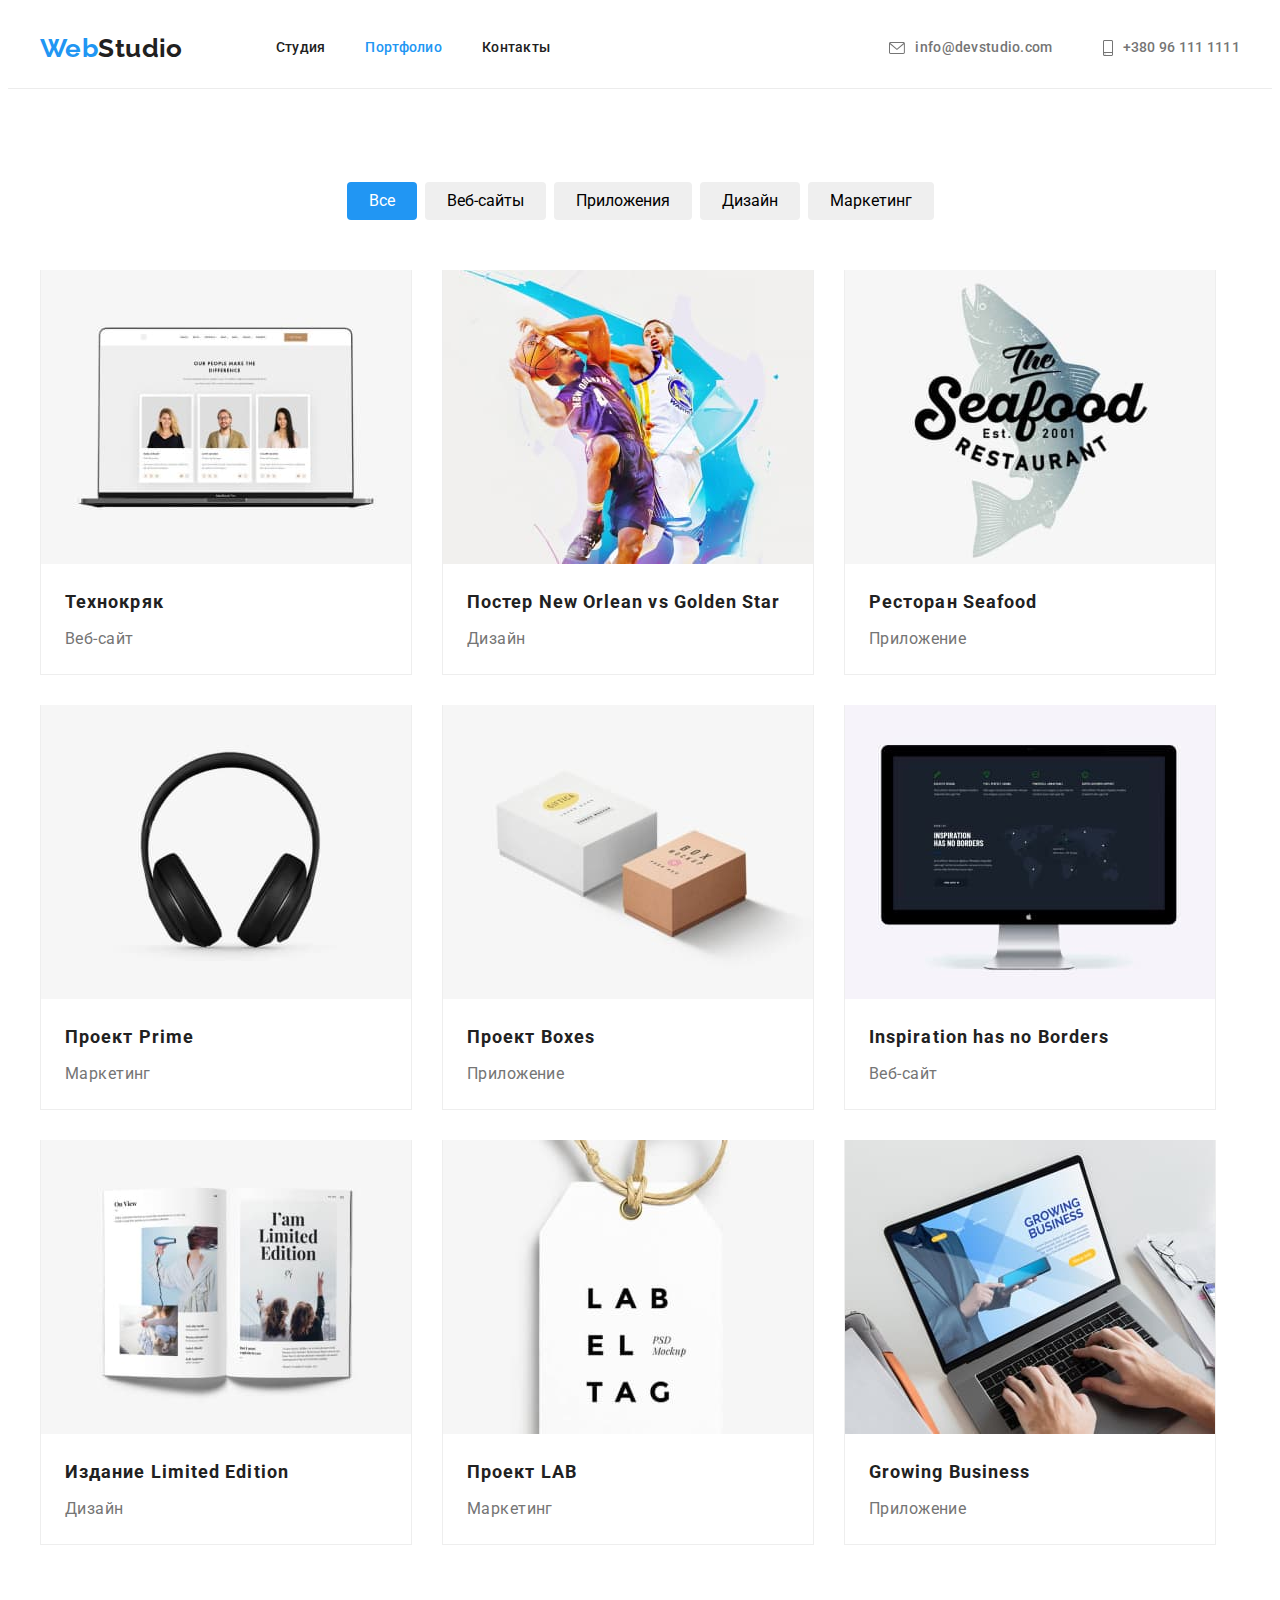
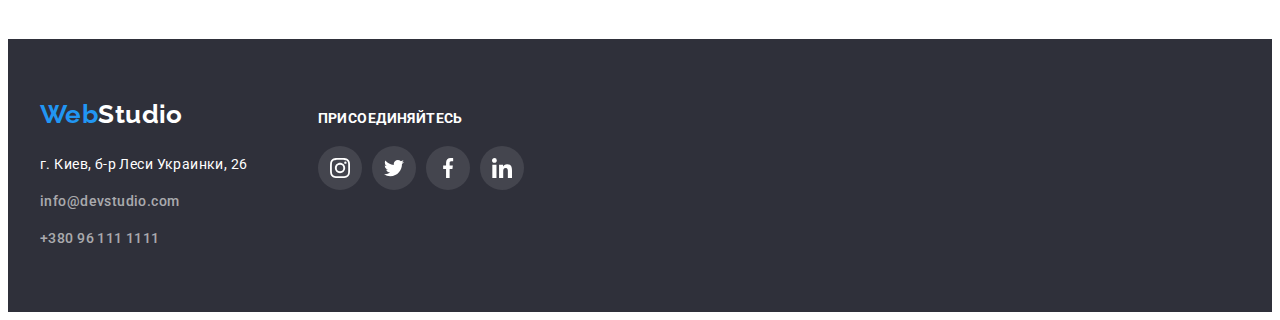
==== portfolio.html @ 07455a0d "Copy from HW4" ====
<!DOCTYPE html>
<html lang="ru">
   <head>
      <meta charset="utf-8" />
      <meta
         name="description"
         content="Эффективные решения для вашего бизнеса"
      />
      <link rel="preconnect" href="https://fonts.googleapis.com" />
      <link
         rel="preconnect"
         href="https://fonts.gstatic.com"
         crossorigin
      />
      <link
         href="https://fonts.googleapis.com/css2?family=Raleway:wght@700&family=Roboto:wght@400;500;700;900&display=swap"
         rel="stylesheet"
      />
      <title>Web Studio</title>
      <link
         rel="stylesheet"
         href="https://cdnjs.cloudflare.com/ajax/libs/modern-normalize/1.1.0/modern-normalize.min.css"
         integrity="sha512-wpPYUAdjBVSE4KJnH1VR1HeZfpl1ub8YT/NKx4PuQ5NmX2tKuGu6U/JRp5y+Y8XG2tV+wKQpNHVUX03MfMFn9Q=="
         crossorigin="anonymous"
         referrerpolicy="no-referrer"
      />
      <link rel="stylesheet" href="./CSS/styles.css" />
   </head>
   <body>
      <!-- Шапка страницы -->
      <header class="header">
         <!-- Навигация на другие страницы -->
         <div class="container">
            <nav class="header-menu">
               <a href="./index.html" class="top-logo"
                  ><span class="first-part-logo">Web</span>Studio</a
               >
               <ul class="site-nav list">
                  <li class="site-nav-item">
                     <a href="index.html" class="link">Студия</a>
                  </li>
                  <li class="site-nav-item">
                     <a href="./portfolio.html" class="link current"
                        >Портфолио</a
                     >
                  </li>
                  <li class="site-nav-item">
                     <a href="./contacts" class="link">Контакты</a>
                  </li>
               </ul>
            </nav>
            <ul class="contacts list">
               <li class="contacts-item">
                  <a href="mailto:info@devstudio.com" class="link">
                     <svg class="icon-envelope" width="16" height="12">
                        <use href="./images/icons.svg#envelope"></use>
                     </svg>
                     info@devstudio.com</a
                  >
               </li>
               <li class="contacts-item">
                  <a href="tel:+380961111111" class="link"
                     ><svg class="icon-smartphone" width="10" height="16">
                        <use href="./images/icons.svg#smartphone"></use>
                     </svg>
                     +380 96 111 1111</a
                  >
               </li>
            </ul>
         </div>
      </header>

      <!-- Unique page content -->
      <main>
         <section class="portfolio">
            <div class="container">
               <h1 class="portfolio-title">Портфолио</h1>
               <ul class="gallery list">
                  <li class="gallery-item">
                     <button type="button" class="filter current">
                        Все
                     </button>
                  </li>
                  <li class="gallery-item">
                     <button type="button" class="filter">
                        Веб-сайты
                     </button>
                  </li>
                  <li class="gallery-item">
                     <button type="button" class="filter">
                        Приложения
                     </button>
                  </li>
                  <li class="gallery-item">
                     <button type="button" class="filter">Дизайн</button>
                  </li>
                  <li class="gallery-item">
                     <button type="button" class="filter">
                        Маркетинг
                     </button>
                  </li>
               </ul>
               <ul class="gallery-list list">
                  <li class="gallery-list-item">
                     <img src="./images/comp.jpg" alt="laptop" />
                     <div class="caption">
                        <h3 class="gallery-title">Технокряк</h3>
                        <p class="gallery-text">Веб-сайт</p>
                     </div>
                  </li>
                  <li class="gallery-list-item">
                     <img src="./images/sport.jpg" alt="golden star" />
                     <div class="caption">
                        <h2 class="gallery-title">
                           Постер
                           <span lang="en">New Orlean vs Golden Star</span>
                        </h2>
                        <p class="gallery-text">Дизайн</p>
                     </div>
                  </li>
                  <li class="gallery-list-item">
                     <img src="./images/restaurant.jpg" alt="ресторан" />
                     <div class="caption">
                        <h2 class="gallery-title">Ресторан Seafood</h2>
                        <p class="gallery-text">Приложение</p>
                     </div>
                  </li>
                  <li class="gallery-list-item">
                     <img src="./images/prime.jpg" alt="наушники" />
                     <div class="caption">
                        <h2 class="gallery-title">Проект Prime</h2>
                        <p class="gallery-text">Маркетинг</p>
                     </div>
                  </li>
                  <li class="gallery-list-item">
                     <img src="./images/boxes.jpg" alt="коробки" />
                     <div class="caption">
                        <h2 class="gallery-title">Проект Boxes</h2>
                        <p class="gallery-text">Приложение</p>
                     </div>
                  </li>
                  <li class="gallery-list-item">
                     <img src="./images/inspiration.jpg" alt="монитор" />
                     <div class="caption">
                        <h2 class="gallery-title">
                           Inspiration has no Borders
                        </h2>
                        <p class="gallery-text">Веб-сайт</p>
                     </div>
                  </li>
                  <li class="gallery-list-item">
                     <img src="./images/limited.jpg" alt="книга" />
                     <div class="caption">
                        <h2 class="gallery-title">
                           Издание Limited Edition
                        </h2>
                        <p class="gallery-text">Дизайн</p>
                     </div>
                  </li>
                  <li class="gallery-list-item">
                     <img src="./images/lab.jpg" alt="лейба" />
                     <div class="caption">
                        <h2 class="gallery-title">Проект LAB</h2>
                        <p class="gallery-text">Маркетинг</p>
                     </div>
                  </li>
                  <li class="gallery-list-item">
                     <img
                        src="./images/business.jpg"
                        alt="работа за ноутбуком"
                     />
                     <div class="caption">
                        <h2 class="gallery-title">Growing Business</h2>
                        <p class="gallery-text">Приложение</p>
                     </div>
                  </li>
               </ul>
            </div>
         </section>
      </main>

      <!-- Footer -->
      <footer class="footer">
         <div class="container">
            <!-- Контакты компании-->
            <!-- Контакты компании-->
            <div class="footer-information">
               <div class="footer-contacts">
                  <a href="./index.html" class="bottom-logo"
                     ><span class="first-part-logo">Web</span>Studio</a
                  >
                  <ul class="list">
                     <li>
                        <address class="adress">
                           г. Киев, б-р Леси Украинки, 26
                        </address>
                     </li>
                     <li>
                        <a
                           href="mailto:info@devstudio.com"
                           class="link mail"
                           >info@devstudio.com</a
                        >
                     </li>
                     <li>
                        <a href="tel:+380961111111" class="link"
                           >+380 96 111 1111</a
                        >
                     </li>
                  </ul>
               </div>
               <div class="footer-contacts">
                  <p class="message">Присоединяйтесь</p>
                  <ul class="footer-soc-list list">
                     <li class="footer-soc-item">
                        <a href="" class="footer-soc-link link"
                           ><svg
                              class="footer-soc-icon"
                              width="20"
                              height="20"
                           >
                              <use
                                 href="./images/icons.svg#instagram"
                              ></use></svg
                        ></a>
                     </li>
                     <li class="footer-soc-item">
                        <a href="" class="footer-soc-link link"
                           ><svg
                              class="footer-soc-icon"
                              width="20"
                              height="20"
                           >
                              <use
                                 href="./images/icons.svg#twitter"
                              ></use></svg
                        ></a>
                     </li>
                     <li class="footer-soc-item">
                        <a href="" class="footer-soc-link link"
                           ><svg
                              class="footer-soc-icon"
                              width="20"
                              height="20"
                           >
                              <use
                                 href="./images/icons.svg#facebook"
                              ></use></svg
                        ></a>
                     </li>
                     <li class="footer-soc-item">
                        <a href="" class="footer-soc-link link"
                           ><svg
                              class="footer-soc-icon"
                              width="20"
                              height="20"
                           >
                              <use
                                 href="./images/icons.svg#linkedin"
                              ></use></svg
                        ></a>
                     </li>
                  </ul>
               </div>
            </div>
         </div>
      </footer>
   </body>
</html>
---- CSS/styles.css ----
:root {
   --primary-text-color: #212121;
   --secondary-text-color: #757575;
   --title-text-color: #000000;
   --accent-text-color: #2196f3;
   --main-background: #ffffff;
   --contrast-text: #ffffff;
   --secondary-background-one: #2f303a;
   --secondary-background-two: #f5f4fa;
   --typical-padding-ident: 94px;
   --icons-color: #afb1b8;
}

h1,
h2,
h3,
h4,
h5,
h6,
p {
   margin: 0;
}

ul {
   margin: 0;
   padding-left: 0;
}

body {
   background-color: var(--main-background);

   color: var(--primary-text-color);
   font-family: "Roboto", sans-serif;
   font-weight: 500;
   font-size: 14px;
   line-height: 1.14;
   letter-spacing: 0.03em;
}

/* ----------header---------- */
.header {
   border-bottom-width: 1px;
   border-bottom-style: solid;
   border-bottom-color: #ececec;
}

.header-menu {
   display: flex;
   align-items: center;
}

.header .container {
   display: flex;
   align-items: center;
}

.container {
   width: 1200px;
   margin: 0 auto;
   padding-left: 15px;
   padding-right: 15px;
   /*outline: 1px solid red;*/
}

/* ----------Logo---------- */
.top-logo {
   margin-right: 93px;

   font-family: "Raleway", sans-serif;
   font-weight: 700;
   font-size: 26px;
   line-height: 1.19;
   color: var(--primary-text-color);

   text-decoration: none;
}

.first-part-logo {
   color: var(--accent-text-color);
}

.top-logo:hover,
.top-logo:focus,
.bottom-logo:hover,
.bottom-logo:focus {
   color: var(--accent-text-color);
}

.top-logo:focus-visible,
.bottom-logo:focus-visible {
   outline: 2px solid var(--accent-text-color);
   border-radius: 4px;
}

/* ----------Navigation + Contacts + Footer---------- */
.site-nav .link:hover,
.site-nav .link:focus,
.footer .link:hover,
.footer .link:focus {
   color: var(--accent-text-color);
}

.site-nav .link:focus-visible,
.contacts .link:focus-visible,
.footer .link:focus-visible {
   outline: 2px solid var(--accent-text-color);
   border-radius: 4px;
}

/* ----------Navigation---------- */
.site-nav {
   display: flex;

   font-size: 14px;
   line-height: 1.14;
   letter-spacing: 0.02em;
}

.site-nav .link {
   color: var(--primary-text-color);
}

.site-nav .link.current {
   color: var(--accent-text-color);
}

.site-nav-item:not(:last-child) {
   margin-right: 40px;
}

.list {
   list-style: none;
}

.header .link {
   display: block;
   padding: 32px 0;
}

.link {
   text-decoration: none;
}

/*----------Contacts----------*/
.contacts {
   display: flex;
   margin-left: auto;
}

.contacts .link {
   display: flex;
   align-items: center;

   color: var(--secondary-text-color);

   font-size: 14px;
   line-height: 1.14;
   letter-spacing: 0.02em;
}

.contacts .link:hover,
.contacts .link:focus {
   color: var(--accent-text-color);
}

.icon-envelope,
.icon-smartphone {
   fill: currentColor;
   margin-right: 10px;
}

.contacts-item:not(:last-child) {
   margin-right: 50px;
}

/* ----------effective solutions---------- */
.hero {
   padding-top: 200px;
   padding-bottom: 200px;

   background-color: #c4c4c4;
   background-image: linear-gradient(
         rgba(47, 48, 58, 0.4),
         rgba(47, 48, 58, 0.4)
      ),
      url(../images/team.jpg);
   max-width: 1600px;
   margin: 0 auto;
}

.hero-title {
   max-width: 696px;
   margin: 0 auto;
   margin-bottom: 30px;

   font-weight: 900;
   font-size: 44px;
   line-height: 1.36;
   text-align: center;
   letter-spacing: 0.06em;
   text-transform: uppercase;

   color: var(--contrast-text);
}

.button {
   cursor: pointer;

   background-color: var(--accent-text-color);
   border: 2px solid var(--accent-text-color);
   box-shadow: 0px 4px 4px rgba(0, 0, 0, 0.15);
   border-radius: 4px;
   color: var(--contrast-text);
   margin: 0 auto;
   padding: 10px 32px;

   font-family: inherit;
   font-weight: 700;
   font-size: 16px;
   line-height: 1.88;
   display: flex;
   align-items: center;
   text-align: center;
   letter-spacing: 0.06em;
}

.button:hover,
.button:focus {
   background: #188ce8;
   box-shadow: 0px 4px 4px rgba(0, 0, 0, 0.15);
   border-radius: 4px;
}

.button:focus-visible {
   outline: 1px solid #188ce8;
   border-radius: 4px;
}

/* ----------Our benefits---------- */
.benefits {
   padding-top: var(--typical-padding-ident);
   padding-bottom: var(--typical-padding-ident);
}

.benefits .benefits-hide-title {
   width: 1px;
   height: 1px;
   overflow: hidden;
   opacity: 0;
   margin: -1px;
}

.title {
   font-weight: 700;
   font-size: 36px;
   line-height: 1.17;
   text-align: center;
}

.benefits-title {
   margin-bottom: 10px;

   font-weight: 700;
   font-size: 14px;
   line-height: 1.14;
   text-transform: uppercase;
}

.benefits .list {
   display: flex;
}

.benefits-item {
   width: 270px;
}

.benefits-item:not(:last-child) {
   margin-right: 30px;
}

.wrap-icon {
   height: 120px;
   width: 100%;
   border-radius: 4px;
   background-color: var(--secondary-background-two);
   display: flex;
   align-items: center;
   justify-content: center;

   margin-bottom: 30px;
}

.benefits-text {
   font-weight: 400;
   font-size: 14px;
   line-height: 2;

   color: var(--secondary-text-color);
}

/* ----------What we do---------- */
.activity {
   padding-bottom: var(--typical-padding-ident);
}

.activity .title {
   margin-bottom: 50px;
}

.activity .list {
   display: flex;
   margin: -15px;
}

.activity-item {
   margin: 15px;
}

img {
   display: block;
}

/* ----------Our team---------- */
.team {
   padding-top: var(--typical-padding-ident);
   padding-bottom: var(--typical-padding-ident);

   background-color: var(--secondary-background-two);
}

.team .title {
   margin-bottom: 50px;
}

.team .list {
   display: flex;
}

.team-item {
   background: var(--main-background);
   box-shadow: 0px 1px 3px rgba(0, 0, 0, 0.12),
      0px 1px 1px rgba(0, 0, 0, 0.14), 0px 2px 1px rgba(0, 0, 0, 0.2);
   border-radius: 0px 0px 4px 4px;
}

.team-item:not(:last-child) {
   margin-right: 30px;
}

.identification {
   padding: 30px 0;
}

.team-surname {
   margin-bottom: 10px;

   font-size: 16px;
   line-height: 1.19;
   text-align: center;
}

.team-specialty {
   font-weight: 400;
   font-size: 16px;
   line-height: 1.19;
   text-align: center;
   margin-bottom: 16px;

   color: var(--secondary-text-color);
}

.team-soc-list {
   justify-content: center;
}

.team-soc-item {
   width: 44px;
   height: 44px;
   margin-right: 10px;
}

.team-soc-item:last-child {
   margin-right: 0;
}

.team-soc-link {
   width: 100%;
   height: 100%;
   display: flex;
   border-radius: 50%;
   fill: var(--icons-color);
   align-items: center;
   justify-content: center;
}

.team-soc-icon {
   color: var(--contrast-text);
}

.team-soc-link:hover,
.team-soc-link:focus {
   background-color: var(--accent-text-color);
}

.team-soc-link:hover .team-soc-icon,
.team-soc-link:focus .team-soc-icon {
   fill: var(--contrast-text);
}

.team-soc-link:focus-visible {
   outline: 2px solid var(--accent-text-color);
   border-radius: 4px;
}

/* ----------Clients---------- */
.clients {
   padding-top: var(--typical-padding-ident);
   padding-bottom: var(--typical-padding-ident);

   background-color: var(--main-background);
}

.clients .title {
   margin-bottom: 50px;
}

.clients-list {
   display: flex;
}

.clients-item {
   width: 170px;
   height: 92px;
   display: flex;
   border: 1px solid var(--icons-color);
   border-radius: 4px;
   margin-right: 30px;
}

.clients-item:last-child {
   margin-right: 0;
}

.clients-link {
   width: 100%;
   height: 100%;
   display: flex;
   align-items: center;
   justify-content: center;
}

.clients-icon {
   fill: var(--icons-color);
}

.clients-item:hover,
.clients-item:focus {
   border: 1px solid var(--accent-text-color);
   border-radius: 4px;
}

.clients-link:hover .clients-icon,
.clients-link:focus .clients-icon {
   fill: var(--accent-text-color);
}

.clients-link:focus-visible {
   outline: 2px solid var(--accent-text-color);
   border-radius: 4px;
}

/* ----------Footer---------- */
.footer-information {
   display: flex;
   align-items: baseline;
}

.footer-contacts:not(:last-child) {
   margin-right: 70px;
}

.footer {
   padding-top: 60px;
   padding-bottom: 60px;

   background-color: var(--secondary-background-one);
}

.bottom-logo {
   display: inline-block;
   margin-bottom: 20px;

   font-family: "Raleway", sans-serif;
   font-weight: 700;
   font-size: 26px;
   line-height: 1.19;
   color: var(--contrast-text);

   text-decoration: none;
}

.adress {
   margin-bottom: 9px;

   font-weight: 400;
   font-style: normal;
   font-size: 14px;
   line-height: 2;
   color: var(--contrast-text);
}

.footer .link {
   font-size: 14px;
   line-height: 2;
   color: rgba(255, 255, 255, 0.6);
}

.footer .mail {
   display: inline-block;
   margin-bottom: 9px;
}

.message {
   padding-bottom: 20px;

   font-weight: 700;
   font-size: 14px;
   line-height: 1.143;
   text-transform: uppercase;
   color: var(--contrast-text);
}

.footer-soc-list {
   display: flex;
   justify-content: center;
}

.footer-soc-item {
   width: 44px;
   height: 44px;
   margin-right: 10px;
}

.footer-soc-item:last-child {
   margin-right: 0;
}

.footer-soc-link {
   width: 100%;
   height: 100%;
   display: flex;
   border-radius: 50%;
   background-color: rgba(255, 255, 255, 0.1);
   fill: var(--contrast-text);
   align-items: center;
   justify-content: center;
}

.footer-soc-icon {
   color: var(--contrast-text);
}

.footer-soc-link:hover,
.footer-soc-link:focus {
   background-color: var(--accent-text-color);
}

.footer-soc-link:hover .footer-soc-icon,
.footer-soc-link:focus .team-soc-icon {
   fill: var(--contrast-text);
}

.footer-soc-link:focus-visible {
   outline: 2px solid var(--accent-text-color);
   border-radius: 4px;
}

/* ----------Portfolio---------- */
.portfolio {
   padding-top: var(--typical-padding-ident);
   padding-bottom: var(--typical-padding-ident);

   background-color: var(--main-background);
}

.portfolio-title {
   width: 1px;
   height: 1px;
   overflow: hidden;
   opacity: 0;
   margin: -1px;
}

/* ----------Filter---------- */
.gallery {
   display: flex;
   margin-bottom: 50px;
   justify-content: center;
}

.gallery-item:not(:last-child) {
   margin-right: 8px;
}

.filter {
   border-radius: 4px;
   border: none;
   padding: 6px 22px;
   margin: 0 auto;

   font-family: inherit;
   font-size: 16px;
   line-height: 1.63;
   text-align: center;
}

.filter.current {
   background-color: var(--accent-text-color);
   outline: var(--accent-text-color);
   color: var(--contrast-text);
}

.filter:hover,
.filter:focus {
   background-color: var(--accent-text-color);
   outline: var(--accent-text-color);
   color: var(--contrast-text);
   box-shadow: 0px 3px 1px rgba(0, 0, 0, 0.1),
      0px 1px 2px rgba(0, 0, 0, 0.08), 0px 2px 2px rgba(0, 0, 0, 0.12);
   border-radius: 4px;
}

.filter:focus-visible {
   outline: 1px solid #188ce8;
   border-radius: 4px;
}

/* ----------Gallery---------- */
.gallery-list {
   display: flex;
   flex-wrap: wrap;
   margin: -15px;
}

.gallery-list-item {
   width: 370px;
   margin: 15px;

   border-right-width: 1px;
   border-right-style: solid;
   border-right-color: #eeeeee;
   border-bottom-width: 1px;
   border-bottom-style: solid;
   border-bottom-color: #eeeeee;
   border-left-width: 1px;
   border-left-style: solid;
   border-left-color: #eeeeee;
}

.gallery-list-item:hover,
.gallery-list-item:focus {
   box-shadow: 0px 1px 1px rgba(0, 0, 0, 0.12),
      0px 4px 4px rgba(0, 0, 0, 0.06), 1px 4px 6px rgba(0, 0, 0, 0.16);
}

.gallery-list-item:focus-visible {
   outline: 1px solid #188ce8;
   border-radius: 4px;
}

.caption {
   max-width: 370px;

   padding: 20px 24px;
}

.gallery-title {
   margin-bottom: 4px;

   font-weight: 700;
   font-size: 18px;
   line-height: 2;
   letter-spacing: 0.06em;
}

.gallery-text {
   font-weight: 400;
   font-size: 16px;
   line-height: 1.88;

   color: var(--secondary-text-color);
}
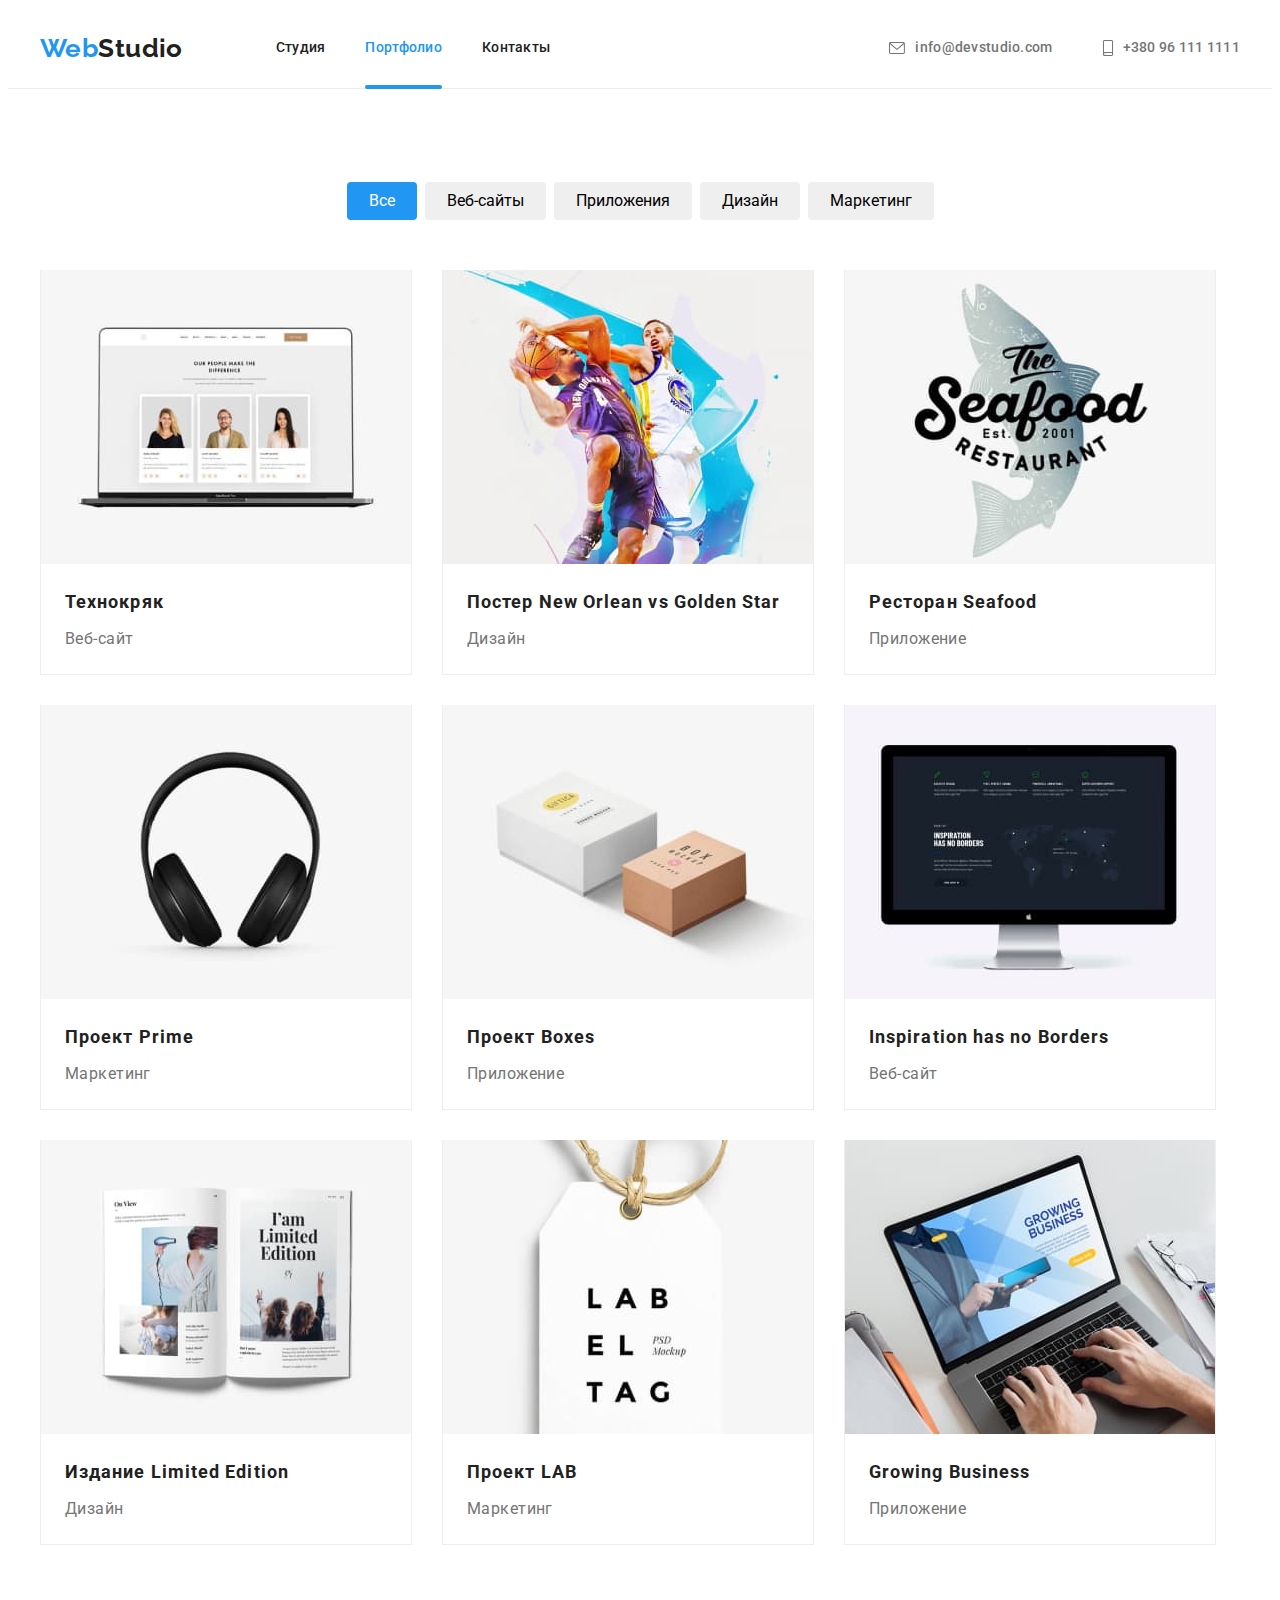
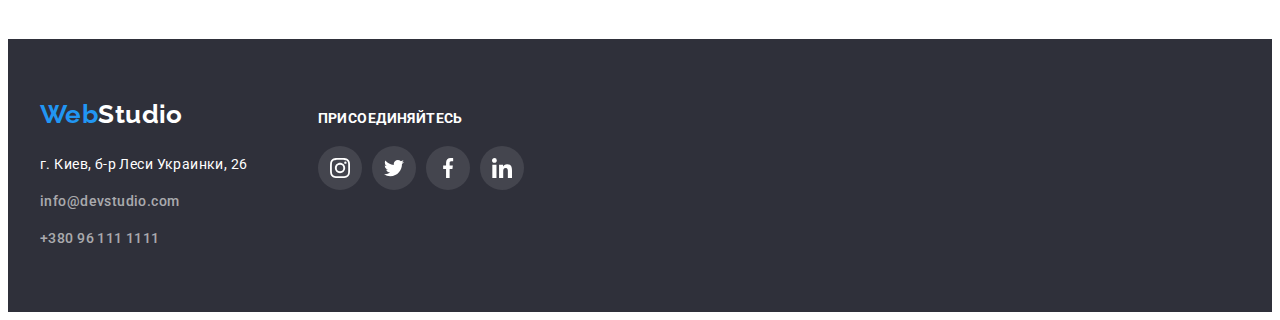
==== commit bb0f5503: "added - transition" ====
--- a/portfolio.html
+++ b/portfolio.html
@@ -77,7 +77,7 @@
                <h1 class="portfolio-title">Портфолио</h1>
                <ul class="gallery list">
                   <li class="gallery-item">
-                     <button type="button" class="filter current">
+                     <button type="button" class="filter active">
                         Все
                      </button>
                   </li>
@@ -102,14 +102,30 @@
                </ul>
                <ul class="gallery-list list">
                   <li class="gallery-list-item">
-                     <img src="./images/comp.jpg" alt="laptop" />
+                     <div class="product-thumb">
+                        <img src="./images/comp.jpg" alt="laptop" />
+                        <p class="product-thumb-text">
+                           Ресурс предлагает комплексные предложения с
+                           разным уровнем функционала и сервисов. Все это
+                           позволит посетителю получить исчерпывающие
+                           сведения о компании или частном лице.
+                        </p>
+                     </div>
                      <div class="caption">
                         <h3 class="gallery-title">Технокряк</h3>
                         <p class="gallery-text">Веб-сайт</p>
                      </div>
                   </li>
                   <li class="gallery-list-item">
-                     <img src="./images/sport.jpg" alt="golden star" />
+                     <div class="product-thumb">
+                        <img src="./images/sport.jpg" alt="golden star" />
+                        <p class="product-thumb-text">
+                           Ресурс предлагает комплексные предложения с
+                           разным уровнем функционала и сервисов. Все это
+                           позволит посетителю получить исчерпывающие
+                           сведения о компании или частном лице.
+                        </p>
+                     </div>
                      <div class="caption">
                         <h2 class="gallery-title">
                            Постер
@@ -119,28 +135,66 @@
                      </div>
                   </li>
                   <li class="gallery-list-item">
-                     <img src="./images/restaurant.jpg" alt="ресторан" />
+                     <div class="product-thumb">
+                        <img
+                           src="./images/restaurant.jpg"
+                           alt="ресторан"
+                        />
+                        <p class="product-thumb-text">
+                           Ресурс предлагает комплексные предложения с
+                           разным уровнем функционала и сервисов. Все это
+                           позволит посетителю получить исчерпывающие
+                           сведения о компании или частном лице.
+                        </p>
+                     </div>
                      <div class="caption">
                         <h2 class="gallery-title">Ресторан Seafood</h2>
                         <p class="gallery-text">Приложение</p>
                      </div>
                   </li>
                   <li class="gallery-list-item">
-                     <img src="./images/prime.jpg" alt="наушники" />
+                     <div class="product-thumb">
+                        <img src="./images/prime.jpg" alt="наушники" />
+                        <p class="product-thumb-text">
+                           Ресурс предлагает комплексные предложения с
+                           разным уровнем функционала и сервисов. Все это
+                           позволит посетителю получить исчерпывающие
+                           сведения о компании или частном лице.
+                        </p>
+                     </div>
                      <div class="caption">
                         <h2 class="gallery-title">Проект Prime</h2>
                         <p class="gallery-text">Маркетинг</p>
                      </div>
                   </li>
                   <li class="gallery-list-item">
-                     <img src="./images/boxes.jpg" alt="коробки" />
+                     <div class="product-thumb">
+                        <img src="./images/boxes.jpg" alt="коробки" />
+                        <p class="product-thumb-text">
+                           Ресурс предлагает комплексные предложения с
+                           разным уровнем функционала и сервисов. Все это
+                           позволит посетителю получить исчерпывающие
+                           сведения о компании или частном лице.
+                        </p>
+                     </div>
                      <div class="caption">
                         <h2 class="gallery-title">Проект Boxes</h2>
                         <p class="gallery-text">Приложение</p>
                      </div>
                   </li>
                   <li class="gallery-list-item">
-                     <img src="./images/inspiration.jpg" alt="монитор" />
+                     <div class="product-thumb">
+                        <img
+                           src="./images/inspiration.jpg"
+                           alt="монитор"
+                        />
+                        <p class="product-thumb-text">
+                           Ресурс предлагает комплексные предложения с
+                           разным уровнем функционала и сервисов. Все это
+                           позволит посетителю получить исчерпывающие
+                           сведения о компании или частном лице.
+                        </p>
+                     </div>
                      <div class="caption">
                         <h2 class="gallery-title">
                            Inspiration has no Borders
@@ -149,7 +203,15 @@
                      </div>
                   </li>
                   <li class="gallery-list-item">
-                     <img src="./images/limited.jpg" alt="книга" />
+                     <div class="product-thumb">
+                        <img src="./images/limited.jpg" alt="книга" />
+                        <p class="product-thumb-text">
+                           Ресурс предлагает комплексные предложения с
+                           разным уровнем функционала и сервисов. Все это
+                           позволит посетителю получить исчерпывающие
+                           сведения о компании или частном лице.
+                        </p>
+                     </div>
                      <div class="caption">
                         <h2 class="gallery-title">
                            Издание Limited Edition
@@ -158,17 +220,33 @@
                      </div>
                   </li>
                   <li class="gallery-list-item">
-                     <img src="./images/lab.jpg" alt="лейба" />
+                     <div class="product-thumb">
+                        <img src="./images/lab.jpg" alt="лейба" />
+                        <p class="product-thumb-text">
+                           Ресурс предлагает комплексные предложения с
+                           разным уровнем функционала и сервисов. Все это
+                           позволит посетителю получить исчерпывающие
+                           сведения о компании или частном лице.
+                        </p>
+                     </div>
                      <div class="caption">
                         <h2 class="gallery-title">Проект LAB</h2>
                         <p class="gallery-text">Маркетинг</p>
                      </div>
                   </li>
                   <li class="gallery-list-item">
-                     <img
-                        src="./images/business.jpg"
-                        alt="работа за ноутбуком"
-                     />
+                     <div class="product-thumb">
+                        <img
+                           src="./images/business.jpg"
+                           alt="работа за ноутбуком"
+                        />
+                        <p class="product-thumb-text">
+                           Ресурс предлагает комплексные предложения с
+                           разным уровнем функционала и сервисов. Все это
+                           позволит посетителю получить исчерпывающие
+                           сведения о компании или частном лице.
+                        </p>
+                     </div>
                      <div class="caption">
                         <h2 class="gallery-title">Growing Business</h2>
                         <p class="gallery-text">Приложение</p>
--- a/CSS/styles.css
+++ b/CSS/styles.css
@@ -9,6 +9,7 @@
    --secondary-background-two: #f5f4fa;
    --typical-padding-ident: 94px;
    --icons-color: #afb1b8;
+   --timing-function: cubic-bezier(0.4, 0, 0.2, 1);
 }
 
 h1,
@@ -73,6 +74,8 @@
    color: var(--primary-text-color);
 
    text-decoration: none;
+
+   transition: color 250ms var(--timing-function);
 }
 
 .first-part-logo {
@@ -118,10 +121,28 @@
 
 .site-nav .link {
    color: var(--primary-text-color);
-}
-
-.site-nav .link.current {
+
+   transition: color 250ms var(--timing-function),
+      drop-shadow(0px 4px 4px rgba(0, 0, 0, 0.25));
+}
+
+.site-nav .current {
    color: var(--accent-text-color);
+}
+
+.current::after {
+   position: absolute;
+   content: "";
+   width: 100%;
+   height: 4px;
+   border-radius: 2px;
+   left: 0;
+   bottom: -1px;
+   background-color: var(--accent-text-color);
+}
+
+.site-nav-item {
+   position: relative;
 }
 
 .site-nav-item:not(:last-child) {
@@ -156,6 +177,8 @@
    font-size: 14px;
    line-height: 1.14;
    letter-spacing: 0.02em;
+
+   transition: color 250ms var(--timing-function);
 }
 
 .contacts .link:hover,
@@ -203,7 +226,8 @@
    color: var(--contrast-text);
 }
 
-.button {
+.button,
+.button-modal {
    cursor: pointer;
 
    background-color: var(--accent-text-color);
@@ -222,6 +246,9 @@
    align-items: center;
    text-align: center;
    letter-spacing: 0.06em;
+
+   transition: color 250ms var(--timing-function),
+      shadow 250ms var(--timing-function);
 }
 
 .button:hover,
@@ -234,6 +261,65 @@
 .button:focus-visible {
    outline: 1px solid #188ce8;
    border-radius: 4px;
+}
+
+.backdrop {
+   position: fixed;
+   top: 0;
+   left: 0;
+   width: 100%;
+   height: 100%;
+   transition: opacity 250ms, visibility 250ms;
+   background-color: rgba(0, 0, 0, 0.1);
+
+   opacity: 1;
+   transition: opacity 500ms var(--timing-function);
+}
+
+.backdrop.is-hidden {
+   opacity: 1;
+   pointer-events: none;
+   visibility: hidden;
+}
+
+.backdrop.is-hidden .modal {
+   transform: translate(-50%, -50%) scale(0.2);
+}
+
+.modal {
+   position: absolute;
+   top: 50%;
+   left: 50%;
+   transform: translate(-50%, -50%) scale(1);
+   width: 528px;
+   height: 581px;
+
+   background-color: var(--secondary-background-two);
+   border-radius: 4px;
+
+   transition: transform 250ms var(--timing-function);
+   box-shadow: 0px 1px 3px rgb(0 0 0 / 12%), 0px 1px 1px rgb(0 0 0 / 14%),
+      0px 2px 1px rgb(0 0 0 / 20%);
+}
+
+.button-modal {
+   margin-top: 20px;
+   margin-right: 20px;
+}
+
+.button-modal::before {
+   content: "";
+   width: 20px;
+   height: 20px;
+   background-image: url(../images/close.svg);
+   background-size: contain;
+   margin-right: 10px;
+}
+
+.button-modal:hover,
+.button-modal:focus {
+   background-color: yellowgreen;
+   transition: background-color 500ms var(--timing-function);
 }
 
 /* ----------Our benefits---------- */
@@ -314,10 +400,29 @@
 
 .activity-item {
    margin: 15px;
+   position: relative;
 }
 
 img {
    display: block;
+}
+
+.activity-item-title {
+   position: absolute;
+   width: 100%;
+   height: 70px;
+   left: 0;
+   bottom: 0;
+   padding-top: 27px;
+
+   color: var(--contrast-text);
+   background-color: rgba(47, 48, 58, 0.8);
+
+   font-weight: 700;
+   font-size: 14px;
+   line-height: 1.143;
+   text-align: center;
+   text-transform: uppercase;
 }
 
 /* ----------Our team---------- */
@@ -391,6 +496,9 @@
    fill: var(--icons-color);
    align-items: center;
    justify-content: center;
+
+   transition: background-color 250ms var(--timing-function),
+      color 250ms var(--timing-function);
 }
 
 .team-soc-icon {
@@ -435,6 +543,8 @@
    border: 1px solid var(--icons-color);
    border-radius: 4px;
    margin-right: 30px;
+
+   transition: border 250ms var(--timing-function);
 }
 
 .clients-item:last-child {
@@ -451,6 +561,8 @@
 
 .clients-icon {
    fill: var(--icons-color);
+
+   transition: fill 250ms var(--timing-function);
 }
 
 .clients-item:hover,
@@ -497,6 +609,8 @@
    color: var(--contrast-text);
 
    text-decoration: none;
+
+   transition: color 250ms var(--timing-function);
 }
 
 .adress {
@@ -513,6 +627,8 @@
    font-size: 14px;
    line-height: 2;
    color: rgba(255, 255, 255, 0.6);
+
+   transition: color 250ms var(--timing-function);
 }
 
 .footer .mail {
@@ -545,7 +661,7 @@
    margin-right: 0;
 }
 
-.footer-soc-link {
+.footer-soc-item > .footer-soc-link {
    width: 100%;
    height: 100%;
    display: flex;
@@ -554,6 +670,8 @@
    fill: var(--contrast-text);
    align-items: center;
    justify-content: center;
+
+   transition: background-color 250ms var(--timing-function);
 }
 
 .footer-soc-icon {
@@ -612,9 +730,11 @@
    font-size: 16px;
    line-height: 1.63;
    text-align: center;
-}
-
-.filter.current {
+
+   transition: background-color 250ms var(--timing-function);
+}
+
+.filter.active {
    background-color: var(--accent-text-color);
    outline: var(--accent-text-color);
    color: var(--contrast-text);
@@ -655,6 +775,8 @@
    border-left-width: 1px;
    border-left-style: solid;
    border-left-color: #eeeeee;
+
+   cursor: pointer;
 }
 
 .gallery-list-item:hover,
@@ -668,6 +790,37 @@
    border-radius: 4px;
 }
 
+.product-thumb {
+   position: relative;
+   width: 100%;
+   height: 294px;
+   overflow: hidden;
+}
+
+.gallery-list-item:hover .product-thumb-text,
+.gallery-list-item:focus .product-thumb-text {
+   transform: translateY(0);
+}
+.product-thumb-text {
+   position: absolute;
+   width: 100%;
+   height: 100%;
+   left: 0;
+   bottom: 0;
+   padding: 63px 24px;
+   transform: translateY(101%);
+
+   background: rgba(33, 150, 243, 0.9);
+   font-weight: 400;
+   font-size: 18px;
+   line-height: 1.56;
+
+   color: var(--contrast-text);
+   text-align: justify;
+
+   transition: transform 250ms var(--timing-function);
+}
+
 .caption {
    max-width: 370px;
 
